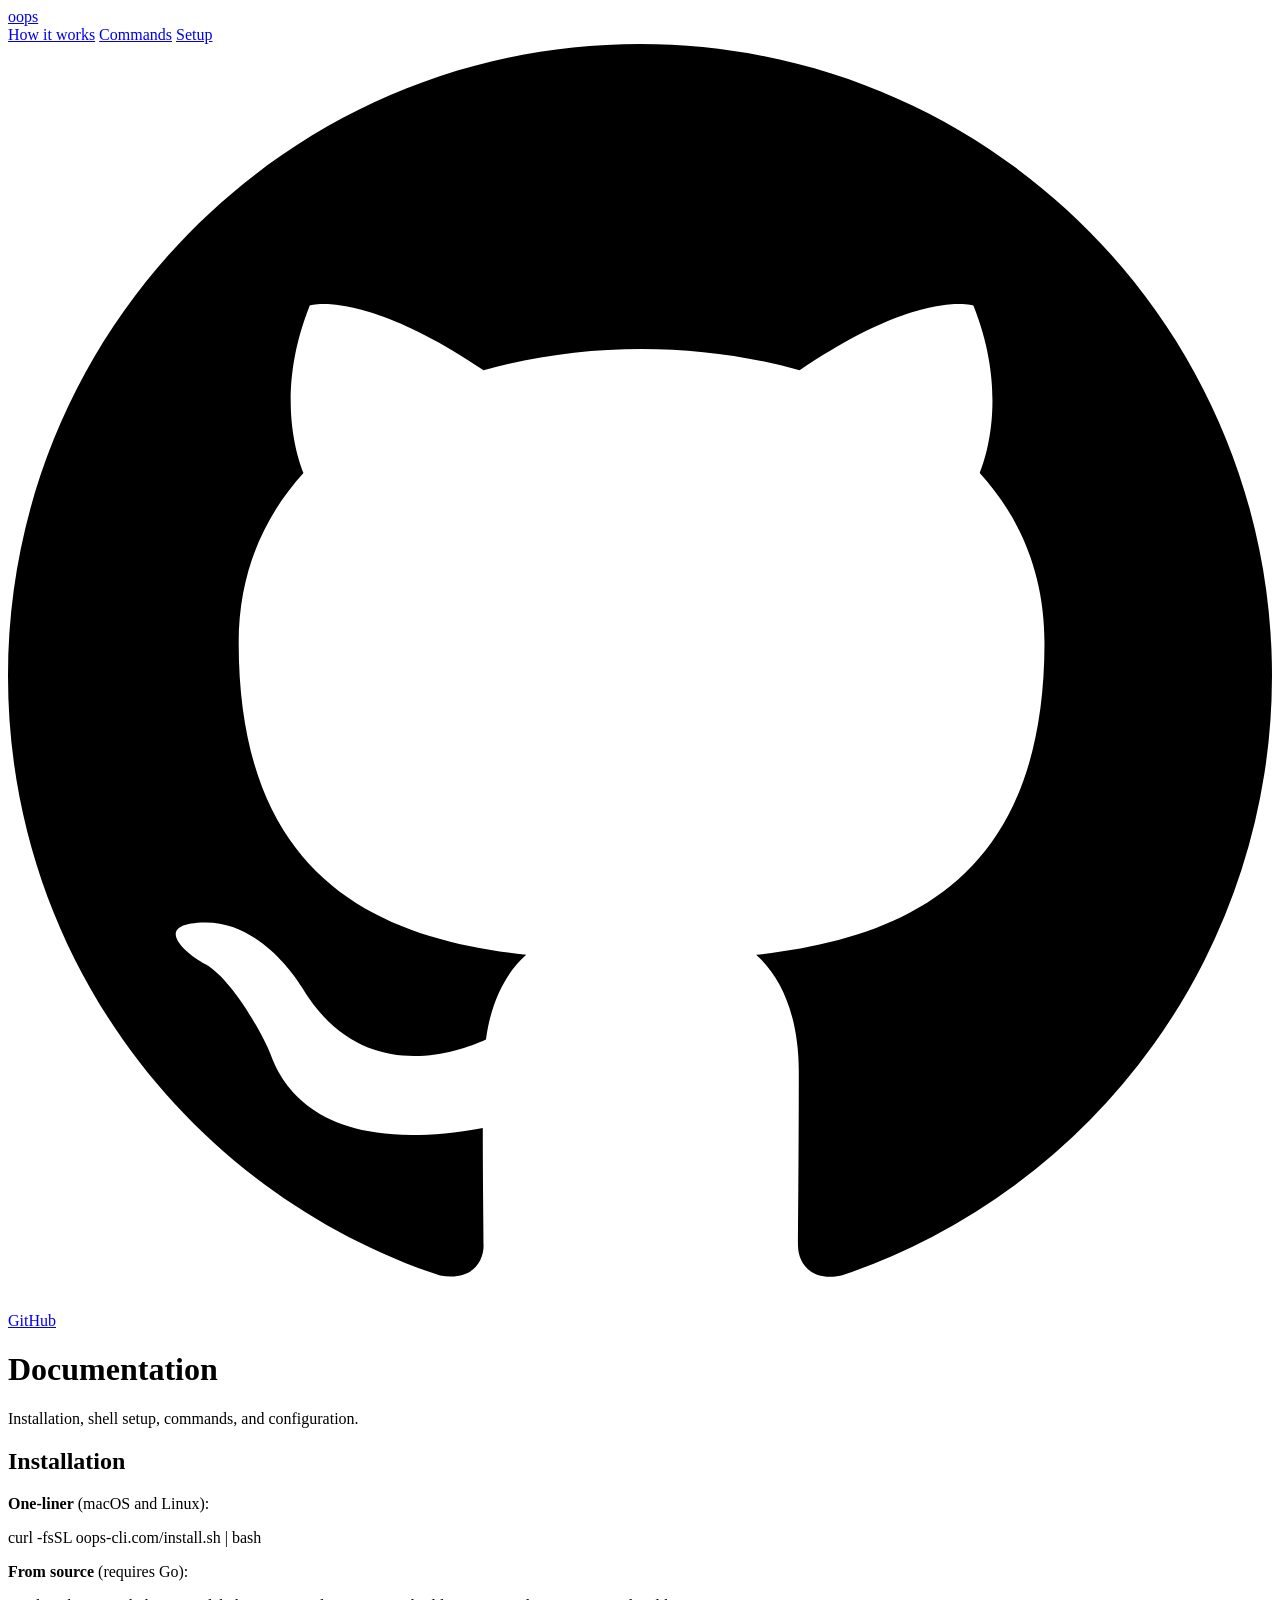
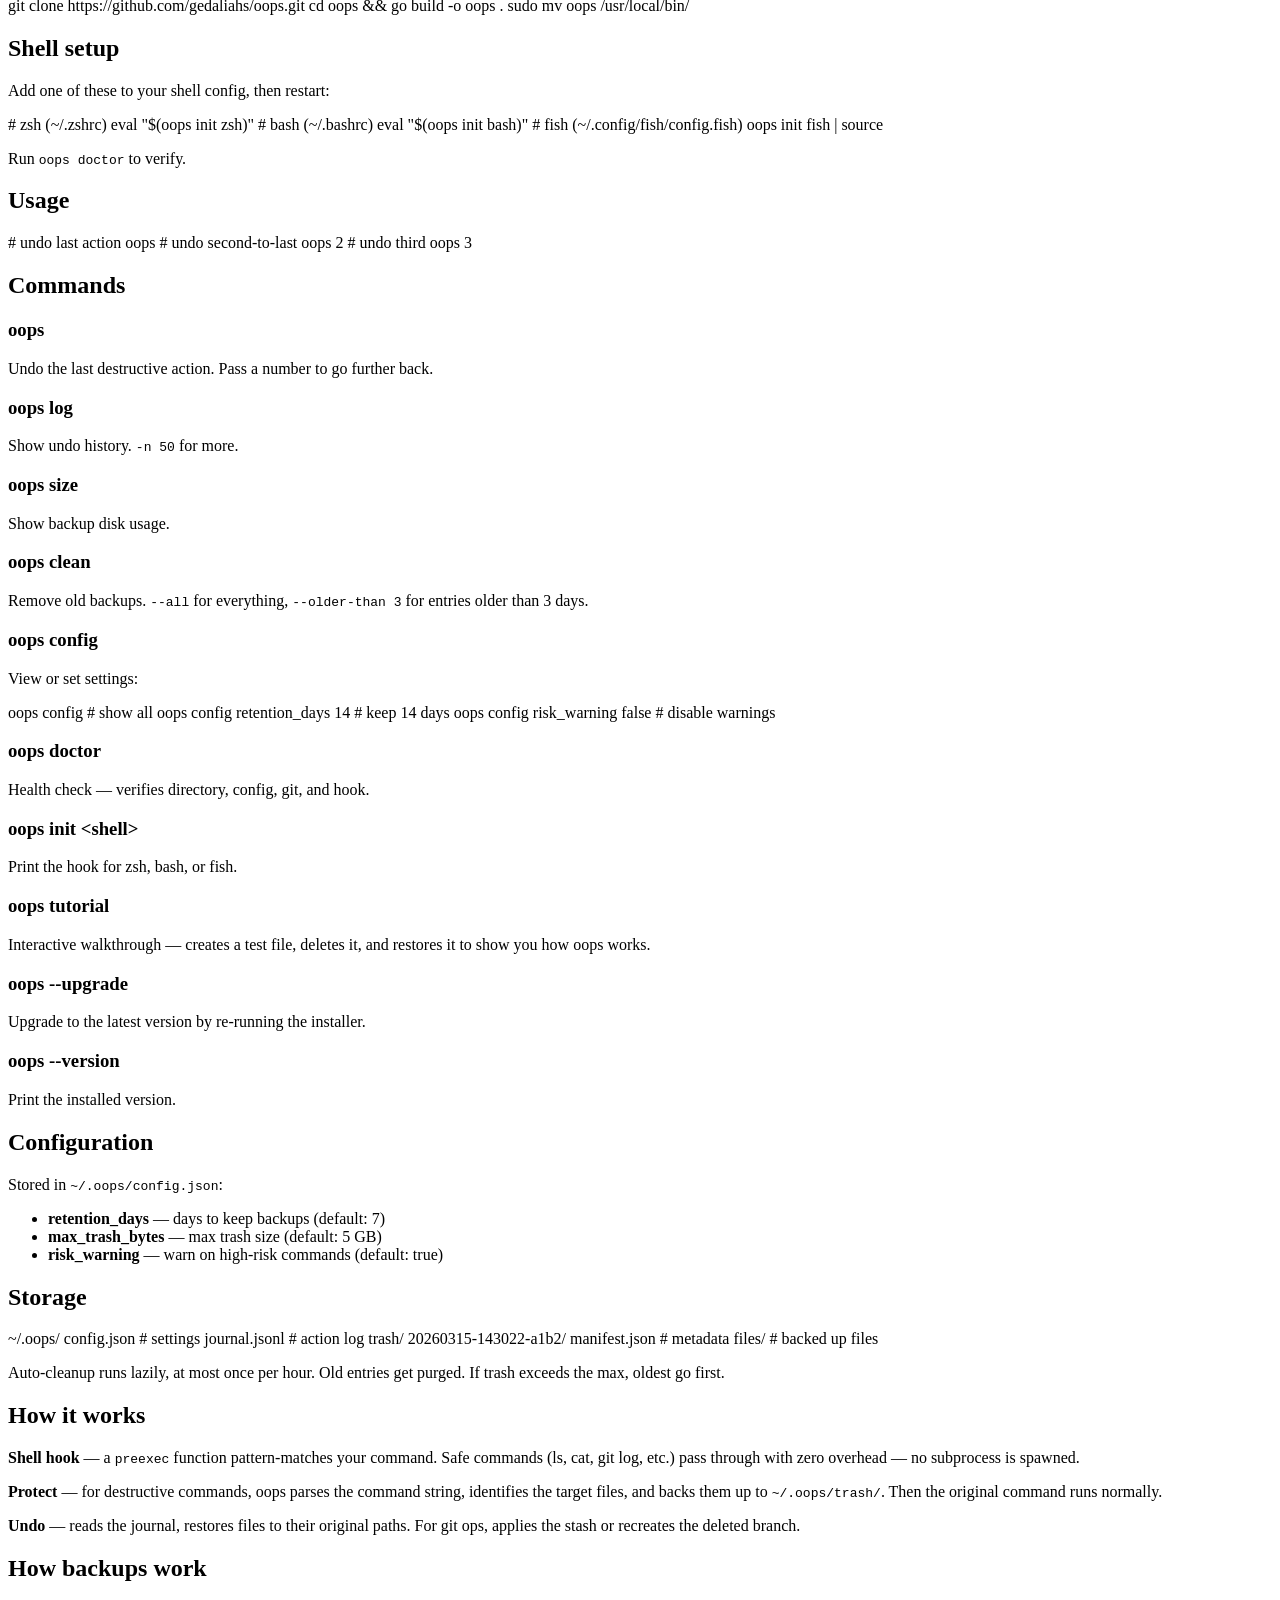
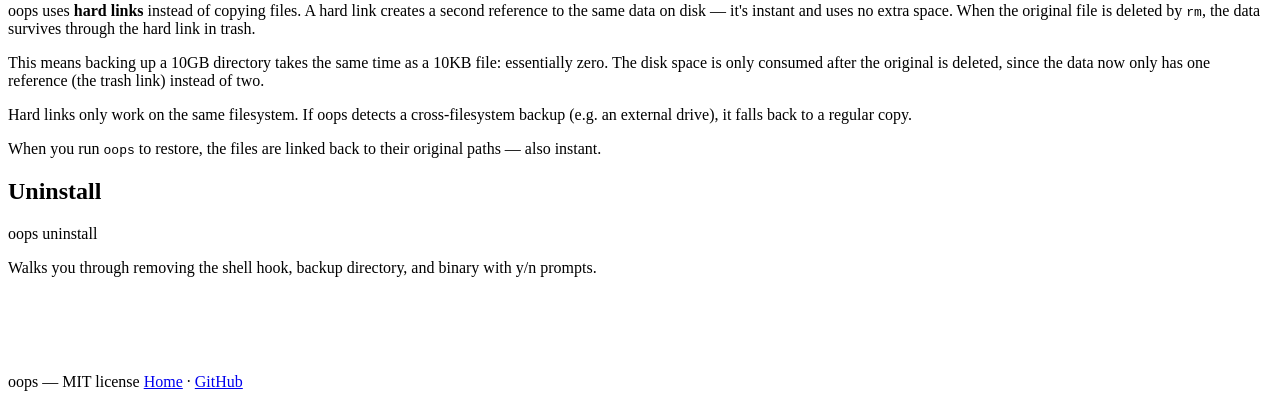
==== site/docs/index.html @ 91084fe1 "Clean URL: /docs instead of /docs.html" ====
<!DOCTYPE html>
<html lang="en">
<head>
  <meta charset="UTF-8">
  <meta name="viewport" content="width=device-width, initial-scale=1.0">
  <title>oops Docs — Installation, commands, and configuration</title>
  <meta name="description" content="How to install oops, set up the shell hook, use commands like oops log, oops clean, oops config, and configure backup retention and risk warnings.">
  <meta name="keywords" content="oops cli docs, oops install, oops commands, terminal undo tool documentation, oops config, oops uninstall">
  <meta name="theme-color" content="#151515">
  <link rel="icon" type="image/png" href="favicon.png">
  <link rel="apple-touch-icon" href="apple-touch-icon.png">
  <link rel="canonical" href="https://oops-cli.com//docs">

  <meta property="og:type" content="website">
  <meta property="og:url" content="https://oops-cli.com//docs">
  <meta property="og:title" content="oops Docs — Installation and command reference">
  <meta property="og:description" content="How to install oops, set up the shell hook, and use all available commands.">
  <meta property="og:image" content="https://oops-cli.com/icon-512.png">

  <!-- FAQ Structured Data -->
  <script type="application/ld+json">
  {
    "@context": "https://schema.org",
    "@type": "FAQPage",
    "mainEntity": [
      {
        "@type": "Question",
        "name": "How do I install oops?",
        "acceptedAnswer": {
          "@type": "Answer",
          "text": "Run: curl -fsSL oops-cli.com/install.sh | bash. The installer downloads the binary, adds the shell hook, and creates the backup directory automatically."
        }
      },
      {
        "@type": "Question",
        "name": "How do I undo a deleted file in the terminal?",
        "acceptedAnswer": {
          "@type": "Answer",
          "text": "If oops is installed, just type 'oops' to restore the last deleted file. Use 'oops 2' to go further back. oops automatically backs up files before rm, mv overwrites, sed -i, git reset --hard, and other destructive commands."
        }
      },
      {
        "@type": "Question",
        "name": "How do I uninstall oops?",
        "acceptedAnswer": {
          "@type": "Answer",
          "text": "Run 'oops uninstall' to remove the shell hook and backup directory, then run 'sudo rm /usr/local/bin/oops' to remove the binary."
        }
      },
      {
        "@type": "Question",
        "name": "What shells does oops support?",
        "acceptedAnswer": {
          "@type": "Answer",
          "text": "oops supports zsh, bash, and fish. It uses each shell's native preexec mechanism."
        }
      },
      {
        "@type": "Question",
        "name": "How much disk space does oops use?",
        "acceptedAnswer": {
          "@type": "Answer",
          "text": "Backups auto-clean after 7 days by default. Maximum trash size is 5GB. Both are configurable via 'oops config'. Run 'oops size' to check current usage and 'oops clean' to free space."
        }
      }
    ]
  }
  </script>

  <link rel="stylesheet" href="style.css">
</head>
<body>

<nav class="nav">
  <div class="container">
    <a href="/" class="nav-logo">oops</a>
    <div class="nav-r">
      <a href="index.html#how">How it works</a>
      <a href="index.html#commands">Commands</a>
      <a href="index.html#install">Setup</a>
      <a href="https://github.com/gedaliahs/oops" class="nav-gh">
        <svg viewBox="0 0 16 16"><path d="M8 0C3.58 0 0 3.58 0 8c0 3.54 2.29 6.53 5.47 7.59.4.07.55-.17.55-.38 0-.19-.01-.82-.01-1.49-2.01.37-2.53-.49-2.69-.94-.09-.23-.48-.94-.82-1.13-.28-.15-.68-.52-.01-.53.63-.01 1.08.58 1.23.82.72 1.21 1.87.87 2.33.66.07-.52.28-.87.51-1.07-1.78-.2-3.64-.89-3.64-3.95 0-.87.31-1.59.82-2.15-.08-.2-.36-1.02.08-2.12 0 0 .67-.21 2.2.82.64-.18 1.32-.27 2-.27.68 0 1.36.09 2 .27 1.53-1.04 2.2-.82 2.2-.82.44 1.1.16 1.92.08 2.12.51.56.82 1.27.82 2.15 0 3.07-1.87 3.75-3.65 3.95.29.25.54.73.54 1.48 0 1.07-.01 1.93-.01 2.2 0 .21.15.46.55.38A8.013 8.013 0 0016 8c0-4.42-3.58-8-8-8z"/></svg>
        GitHub
      </a>
    </div>
  </div>
</nav>

<div class="container">
  <div class="grid">
    <div class="col-8 docs-content" style="padding-bottom:5rem">

      <div class="docs-header">
        <h1>Documentation</h1>
        <p>Installation, shell setup, commands, and configuration.</p>
      </div>

      <h2 id="install">Installation</h2>
      <p><strong>One-liner</strong> (macOS and Linux):</p>
      <div class="cb">curl -fsSL oops-cli.com/install.sh | bash</div>

      <p><strong>From source</strong> (requires Go):</p>
      <div class="cb">git clone https://github.com/gedaliahs/oops.git
cd oops && go build -o oops .
sudo mv oops /usr/local/bin/</div>

      <h2 id="setup">Shell setup</h2>
      <p>Add one of these to your shell config, then restart:</p>
      <div class="cb"><span class="c"># zsh (~/.zshrc)</span>
eval <span class="r">"$(oops init zsh)"</span>

<span class="c"># bash (~/.bashrc)</span>
eval <span class="r">"$(oops init bash)"</span>

<span class="c"># fish (~/.config/fish/config.fish)</span>
oops init fish | source</div>
      <p>Run <code>oops doctor</code> to verify.</p>

      <h2 id="usage">Usage</h2>
      <div class="cb"><span class="c"># undo last action</span>
oops

<span class="c"># undo second-to-last</span>
oops 2

<span class="c"># undo third</span>
oops 3</div>

      <h2 id="commands">Commands</h2>
      <h3>oops</h3>
      <p>Undo the last destructive action. Pass a number to go further back.</p>
      <h3>oops log</h3>
      <p>Show undo history. <code>-n 50</code> for more.</p>
      <h3>oops size</h3>
      <p>Show backup disk usage.</p>
      <h3>oops clean</h3>
      <p>Remove old backups. <code>--all</code> for everything, <code>--older-than 3</code> for entries older than 3 days.</p>
      <h3>oops config</h3>
      <p>View or set settings:</p>
      <div class="cb">oops config                      <span class="c"># show all</span>
oops config retention_days 14    <span class="c"># keep 14 days</span>
oops config risk_warning false   <span class="c"># disable warnings</span></div>
      <h3>oops doctor</h3>
      <p>Health check &mdash; verifies directory, config, git, and hook.</p>
      <h3>oops init &lt;shell&gt;</h3>
      <p>Print the hook for zsh, bash, or fish.</p>
      <h3>oops tutorial</h3>
      <p>Interactive walkthrough &mdash; creates a test file, deletes it, and restores it to show you how oops works.</p>
      <h3>oops --upgrade</h3>
      <p>Upgrade to the latest version by re-running the installer.</p>
      <h3>oops --version</h3>
      <p>Print the installed version.</p>

      <h2 id="config">Configuration</h2>
      <p>Stored in <code>~/.oops/config.json</code>:</p>
      <ul>
        <li><strong>retention_days</strong> &mdash; days to keep backups (default: 7)</li>
        <li><strong>max_trash_bytes</strong> &mdash; max trash size (default: 5 GB)</li>
        <li><strong>risk_warning</strong> &mdash; warn on high-risk commands (default: true)</li>
      </ul>

      <h2 id="storage">Storage</h2>
      <div class="cb">~/.oops/
  config.json            <span class="c"># settings</span>
  journal.jsonl          <span class="c"># action log</span>
  trash/
    20260315-143022-a1b2/
      manifest.json      <span class="c"># metadata</span>
      files/             <span class="c"># backed up files</span></div>
      <p>Auto-cleanup runs lazily, at most once per hour. Old entries get purged. If trash exceeds the max, oldest go first.</p>

      <h2 id="how">How it works</h2>
      <p><strong>Shell hook</strong> &mdash; a <code>preexec</code> function pattern-matches your command. Safe commands (ls, cat, git log, etc.) pass through with zero overhead &mdash; no subprocess is spawned.</p>
      <p><strong>Protect</strong> &mdash; for destructive commands, oops parses the command string, identifies the target files, and backs them up to <code>~/.oops/trash/</code>. Then the original command runs normally.</p>
      <p><strong>Undo</strong> &mdash; reads the journal, restores files to their original paths. For git ops, applies the stash or recreates the deleted branch.</p>

      <h2 id="backups">How backups work</h2>
      <p>oops uses <strong>hard links</strong> instead of copying files. A hard link creates a second reference to the same data on disk &mdash; it's instant and uses no extra space. When the original file is deleted by <code>rm</code>, the data survives through the hard link in trash.</p>
      <p>This means backing up a 10GB directory takes the same time as a 10KB file: essentially zero. The disk space is only consumed after the original is deleted, since the data now only has one reference (the trash link) instead of two.</p>
      <p>Hard links only work on the same filesystem. If oops detects a cross-filesystem backup (e.g. an external drive), it falls back to a regular copy.</p>
      <p>When you run <code>oops</code> to restore, the files are linked back to their original paths &mdash; also instant.</p>

      <h2 id="uninstall">Uninstall</h2>
      <div class="cb">oops uninstall</div>
      <p>Walks you through removing the shell hook, backup directory, and binary with y/n prompts.</p>

    </div>
  </div>
</div>

<footer class="footer">
  <div class="container">
    <span>oops &mdash; MIT license</span>
    <span><a href="index.html">Home</a> &middot; <a href="https://github.com/gedaliahs/oops">GitHub</a></span>
  </div>
</footer>

</body>
</html>
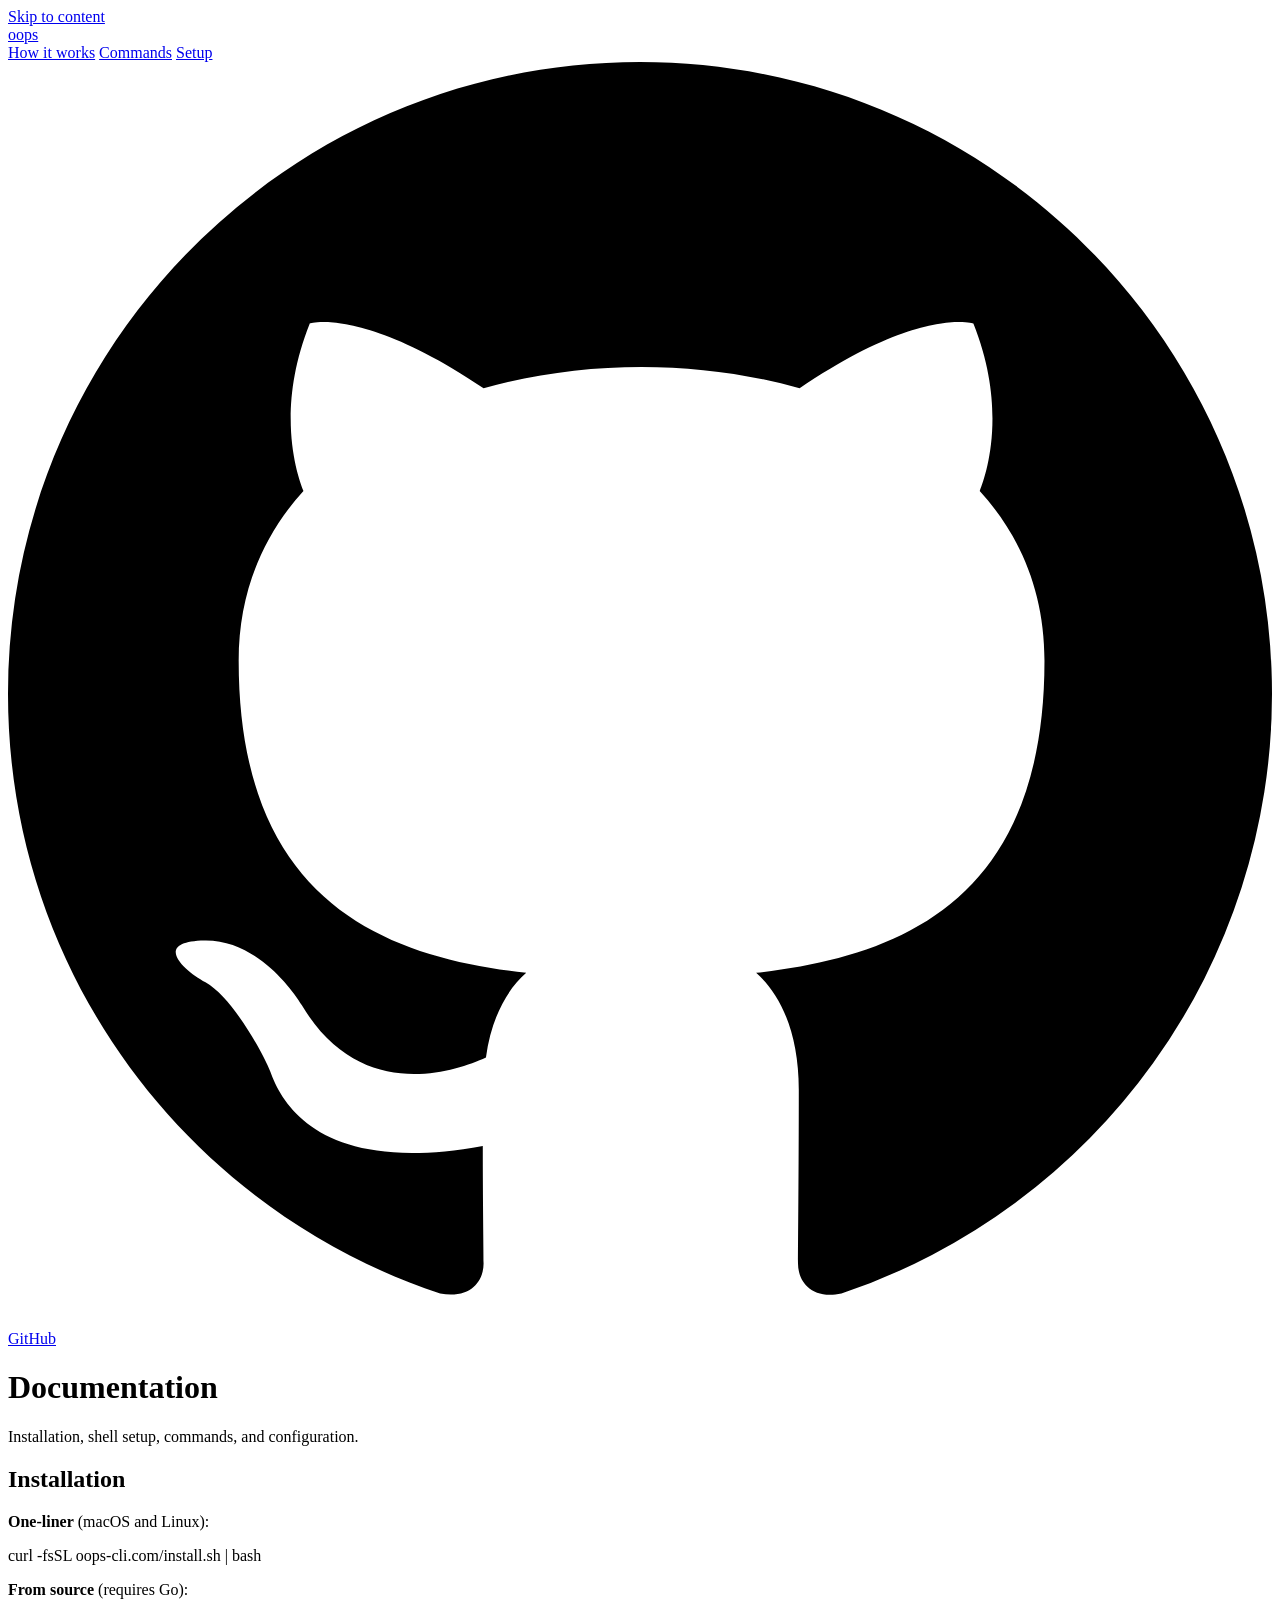
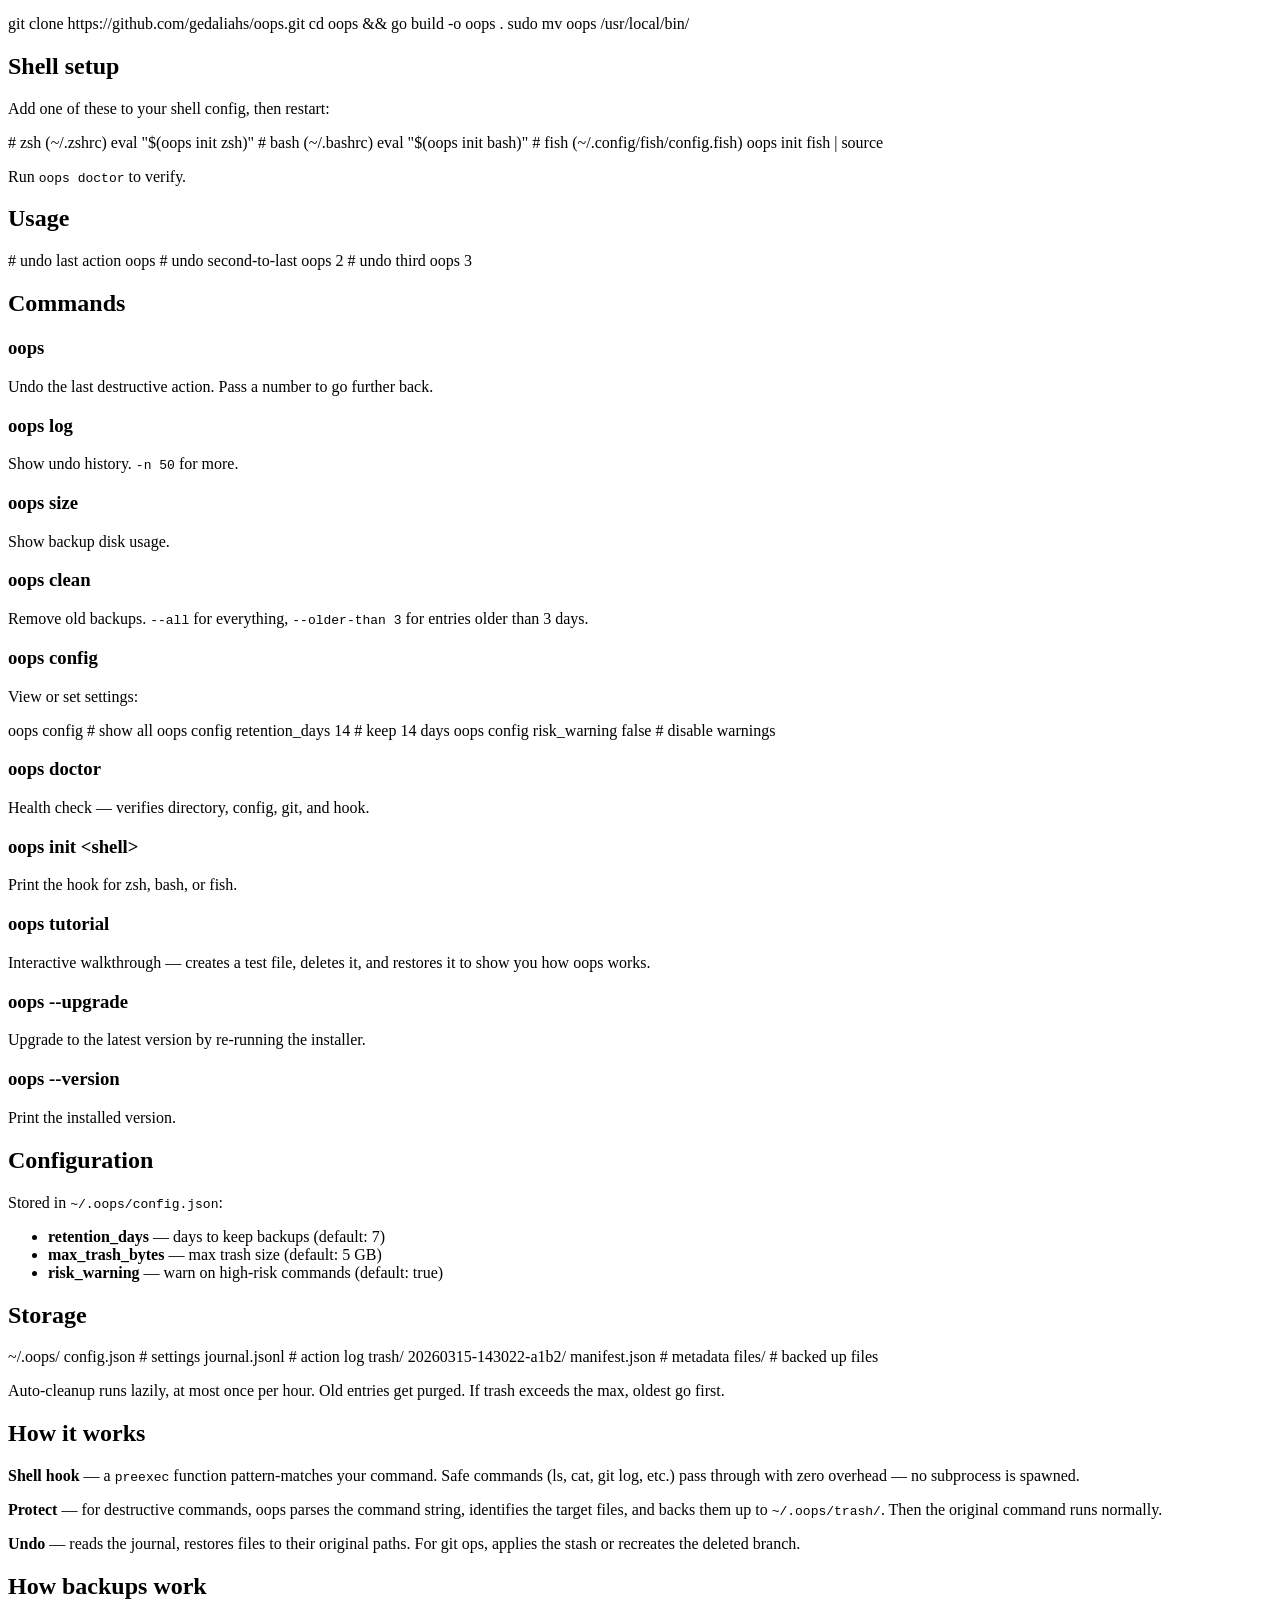
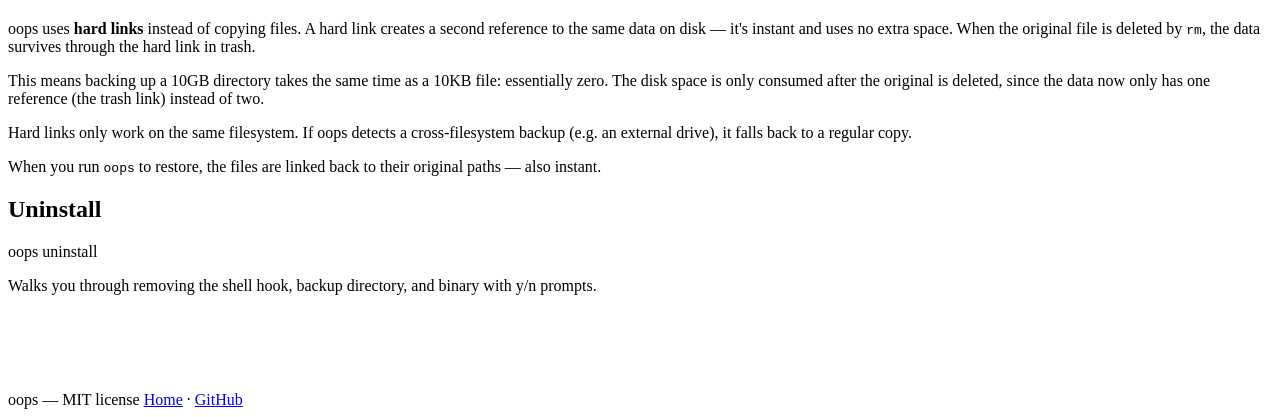
==== commit 5dc7909f: "Accessibility: skip links, focus styles, ARIA labels, contrast fix, reduced motion, semantic landmar" ====
--- a/site/docs/index.html
+++ b/site/docs/index.html
@@ -70,22 +70,24 @@
   <link rel="stylesheet" href="style.css">
 </head>
 <body>
-
-<nav class="nav">
+<a href="#main" class="skip-link">Skip to content</a>
+
+<nav class="nav" role="navigation" aria-label="Main navigation">
   <div class="container">
-    <a href="/" class="nav-logo">oops</a>
+    <a href="/" class="nav-logo" aria-label="oops home">oops</a>
     <div class="nav-r">
-      <a href="index.html#how">How it works</a>
-      <a href="index.html#commands">Commands</a>
-      <a href="index.html#install">Setup</a>
-      <a href="https://github.com/gedaliahs/oops" class="nav-gh">
-        <svg viewBox="0 0 16 16"><path d="M8 0C3.58 0 0 3.58 0 8c0 3.54 2.29 6.53 5.47 7.59.4.07.55-.17.55-.38 0-.19-.01-.82-.01-1.49-2.01.37-2.53-.49-2.69-.94-.09-.23-.48-.94-.82-1.13-.28-.15-.68-.52-.01-.53.63-.01 1.08.58 1.23.82.72 1.21 1.87.87 2.33.66.07-.52.28-.87.51-1.07-1.78-.2-3.64-.89-3.64-3.95 0-.87.31-1.59.82-2.15-.08-.2-.36-1.02.08-2.12 0 0 .67-.21 2.2.82.64-.18 1.32-.27 2-.27.68 0 1.36.09 2 .27 1.53-1.04 2.2-.82 2.2-.82.44 1.1.16 1.92.08 2.12.51.56.82 1.27.82 2.15 0 3.07-1.87 3.75-3.65 3.95.29.25.54.73.54 1.48 0 1.07-.01 1.93-.01 2.2 0 .21.15.46.55.38A8.013 8.013 0 0016 8c0-4.42-3.58-8-8-8z"/></svg>
+      <a href="/#how">How it works</a>
+      <a href="/#commands">Commands</a>
+      <a href="/#install">Setup</a>
+      <a href="https://github.com/gedaliahs/oops" class="nav-gh" aria-label="oops on GitHub">
+        <svg viewBox="0 0 16 16" aria-hidden="true"><path d="M8 0C3.58 0 0 3.58 0 8c0 3.54 2.29 6.53 5.47 7.59.4.07.55-.17.55-.38 0-.19-.01-.82-.01-1.49-2.01.37-2.53-.49-2.69-.94-.09-.23-.48-.94-.82-1.13-.28-.15-.68-.52-.01-.53.63-.01 1.08.58 1.23.82.72 1.21 1.87.87 2.33.66.07-.52.28-.87.51-1.07-1.78-.2-3.64-.89-3.64-3.95 0-.87.31-1.59.82-2.15-.08-.2-.36-1.02.08-2.12 0 0 .67-.21 2.2.82.64-.18 1.32-.27 2-.27.68 0 1.36.09 2 .27 1.53-1.04 2.2-.82 2.2-.82.44 1.1.16 1.92.08 2.12.51.56.82 1.27.82 2.15 0 3.07-1.87 3.75-3.65 3.95.29.25.54.73.54 1.48 0 1.07-.01 1.93-.01 2.2 0 .21.15.46.55.38A8.013 8.013 0 0016 8c0-4.42-3.58-8-8-8z"/></svg>
         GitHub
       </a>
     </div>
   </div>
 </nav>
 
+<main id="main">
 <div class="container">
   <div class="grid">
     <div class="col-8 docs-content" style="padding-bottom:5rem">
@@ -187,11 +189,12 @@
     </div>
   </div>
 </div>
+</main>
 
 <footer class="footer">
   <div class="container">
     <span>oops &mdash; MIT license</span>
-    <span><a href="index.html">Home</a> &middot; <a href="https://github.com/gedaliahs/oops">GitHub</a></span>
+    <span><a href="/">Home</a> &middot; <a href="https://github.com/gedaliahs/oops">GitHub</a></span>
   </div>
 </footer>
 
